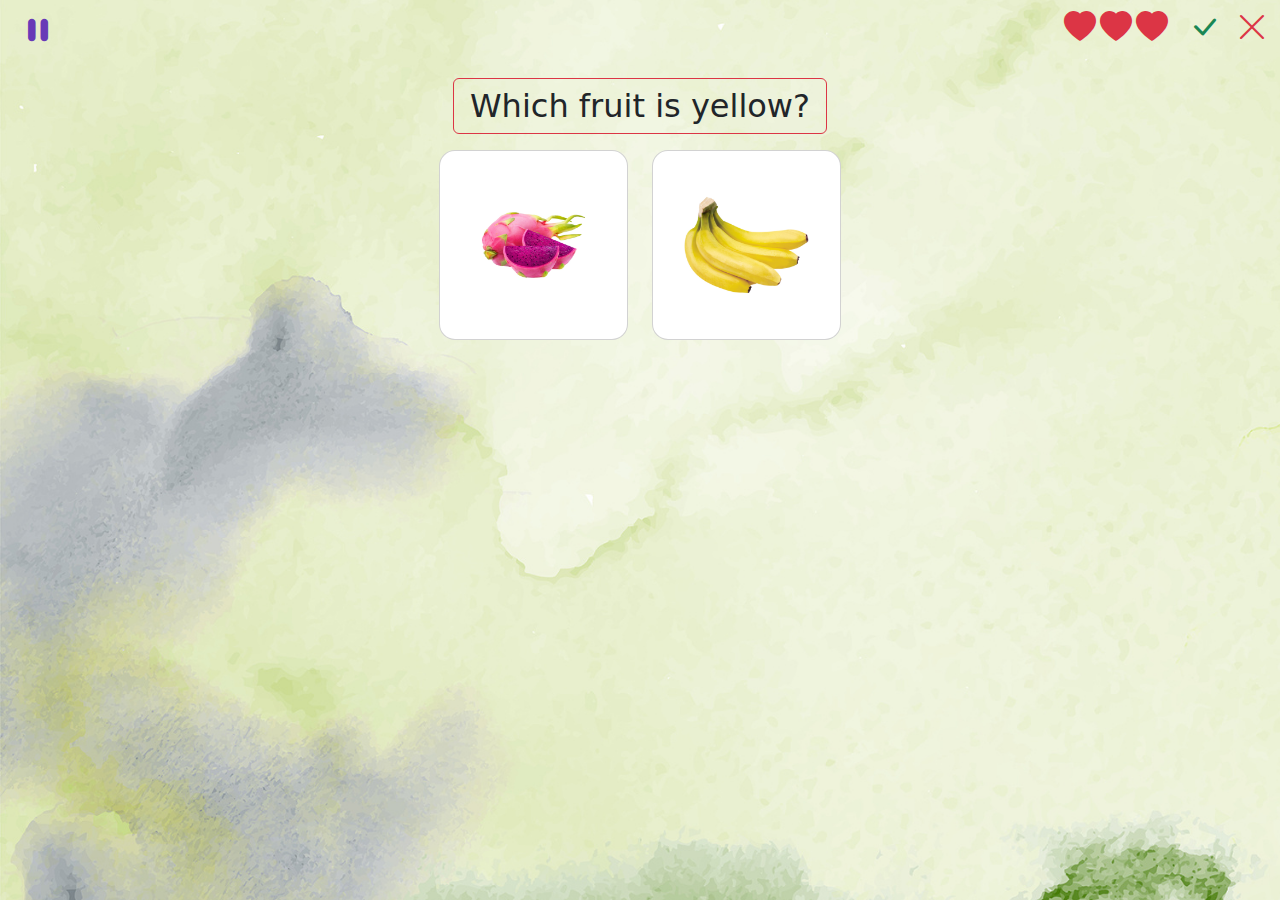
==== receptive/FollowWhich/index.html @ 69c9f2be "first commit" ====
<!DOCTYPE html>
<html lang="en">

<head>
  <meta charset="UTF-8">
  <meta name="viewport" content="width=device-width, initial-scale=1.0">
  <title>Follows Which Questions</title>
  <link href="https://cdn.jsdelivr.net/npm/bootstrap@5.3.3/dist/css/bootstrap.min.css" rel="stylesheet"
    integrity="sha384-QWTKZyjpPEjISv5WaRU9OFeRpok6YctnYmDr5pNlyT2bRjXh0JMhjY6hW+ALEwIH" crossorigin="anonymous">
  <link rel="stylesheet" href="https://cdn.jsdelivr.net/npm/bootstrap-icons@1.11.3/font/bootstrap-icons.min.css">
  <link rel="stylesheet" href="style-FollowWhich.css">
  <link rel="stylesheet" href="../../styles/common.css">
</head>

<body>


  <div class="modal fade" id="staticBackdrop" data-bs-backdrop="static" data-bs-keyboard="false" tabindex="-1"
    aria-labelledby="staticBackdropLabel" aria-hidden="true">
    <div class="modal-dialog  modal-dialog-centered">
      <div class="modal-content p-4">
        <div class="d-block">
          <div class="d-block">
            <a id="homeButton" href="../../index.html" class="custom_btn w-100 mb-3" aria-label="Close"
              onclick="home()">HOME</a>
          </div>
          <div class="d-block">
            <a id="resumeButton" class="custom_btn w-100 mb-3" data-bs-dismiss="modal" aria-label="Close"
              onclick="pauseClicked()">RESUME</a>

          </div>
          <div class="d-block">
            <a id="restartButton" href="#" class="custom_btn w-100 mb-3" data-bs-dismiss="modal" aria-label="Close"
              onclick="restart()">RESTART</a>
          </div>
          <div class="d-block">
            <a class="custom_btn w-100 text-decoration-none" data-bs-dismiss="modal" aria-label="Close"
              onclick="pauseClicked()">CANCEL</a>

          </div>

        </div>

      </div>
    </div>
  </div>


  <div class="container-fluid">
    <div id="followWhich">
      <div class="d-flex align-items-cneter mb-3" id="header">
        <div class="d-block">
          <button class="pause_button border-0 bg-transparent" onclick="pauseClicked()" data-bs-toggle="modal"
            data-bs-target="#staticBackdrop"><i id="pauseIcon" class="bi bi-pause-fill fs-1"></i></button>
        </div>

        <div class="d-block ms-auto">
          <div class="d-flex mt-1">
            <div class="d-flex me-3" id="hearts">

            </div>
            <div class="d-flex me-3 fs-2 fw-bolder text-success">
              <i class="bi bi-check-lg"></i>
              <span id="correctCount"></span>
            </div>
            <div class="d-flex fs-2 fw-bolder text-danger">
              <i class="bi bi-x-lg"></i><span id="wrongCount"></span>
            </div>
          </div>
        </div>
      </div>

      <div class="d-block main_div">
        <h3 class="px-3 py-2 border border-1 border-danger rounded-2 fs-2 mb-3">Which fruit is <span
            id="questionColor">red</span>?</h3>
        <div class="row justify-content-center" id="cards">


        </div>
        <div class="d-flex justify-content-center">
          <button class="custom_btn border-0 py-1 mb-3 me-2 d-none" id="tryAgain" onclick="tryAgainButton()"><i
              class="bi bi-arrow-clockwise fs-2"></i></button>
          <button class="custom_btn border-0 py-1 mb-3 d-none" id="next" onclick="nextButton()"></i><i
              class="bi bi-arrow-right fs-2"></i></button>
        </div>
      </div>
    </div>

    <div class="d-flex justify-content-center align-items-center d-none end_div" id="end">
      <div class="d-block ">
        <div class="d-flex">
          <a href="#" class="custom_btn py-2 px-3 me-2" onclick="restart()"><i
              class="bi bi-arrow-clockwise fs-2"></i></a>
          <a id="homeButton" href="../../Home.html" class="custom_btn py-2 px-3" onclick="home()"><i
              class="bi bi-house fs-2"></i></a>
        </div>
      </div>
    </div>
  </div>



  <audio id="pause" src="../../audios/pause.mp3"></audio>
  <audio id="home" src="../../audios/home.mp3"></audio>
  <audio id="resumeAudio" src="../../audios/resume.mp3"></audio>
  <audio id="restartAudio" src="../../audios/restart.mp3"></audio>

  <audio id="tryAgainAudio" src="../../audios/try_again.m4a"></audio>
  <audio id="correctAudio" src="../../audios/correct.mp3"></audio>

  <audio id="heartDeductedAudio" src="../../audios/heartDeducted.mp3"></audio>

  <audio id="winAudio" src="../../audios/win.mp3"></audio>


  <script src="https://cdn.jsdelivr.net/npm/@popperjs/core@2.11.8/dist/umd/popper.min.js"
    integrity="sha384-I7E8VVD/ismYTF4hNIPjVp/Zjvgyol6VFvRkX/vR+Vc4jQkC+hVqc2pM8ODewa9r"
    crossorigin="anonymous"></script>
  <script src="https://cdn.jsdelivr.net/npm/bootstrap@5.3.3/dist/js/bootstrap.min.js"
    integrity="sha384-0pUGZvbkm6XF6gxjEnlmuGrJXVbNuzT9qBBavbLwCsOGabYfZo0T0to5eqruptLy"
    crossorigin="anonymous"></script>
  <script src="script-FollowWhich.js"></script>
</body>

</html>
---- receptive/FollowWhich/style-FollowWhich.css ----
.modal-dialog {
  max-width: 350px;

}

.modal-content {
  border-radius: 12px;

}


.bi-pause-fill,
.bi-caret-right-fill {
  color: #673AB7;
}

.card:hover {
  cursor: pointer;
  border-color: #00a2ff;
}


.custom_btn {
  display: flex;
  justify-content: center;
  padding: 12px;
  background-color: #673AB7;
  color: #FFFFFF;
  text-decoration: none;
  font-size: 24px;
  font-weight: 700;
  border-radius: 12px;
  cursor: pointer;
  transition: background-color 0.3s ease;
  /* Adding transition effect */

}

.custom_btn:hover {
  background-color: #512b94;
}

.main_div h3 {
  margin: auto;
  width: fit-content;
}

.main_div .card {
  transition: box-shadow 0.3s ease;

}

.main_div .card:hover {
  border: none;
  box-shadow: rgba(0, 0, 0, 0.35) 0px 5px 15px;
}

.end_div{
  min-height: 100vh;
}
---- styles/common.css ----
body {
    background-image: url('../images/body.svg');
    overflow-x: hidden;
    /* Prevent horizontal scrolling */

}

h1 {

    color: #673AB7;
}

.home {
    min-height: 100vh;
}

.win {
    position: fixed;
    top: 0;
    left: 0;
    width: 100%;
    height: 100%;
    z-index: 9999;
    /* Ensure it's on top of other content */
    overflow: hidden;
    /* Prevent any content overflow */
}

.win img {
    width: 100%;
    height: 100%;
    object-fit: cover;
    /* Ensure the image covers the entire area */
}
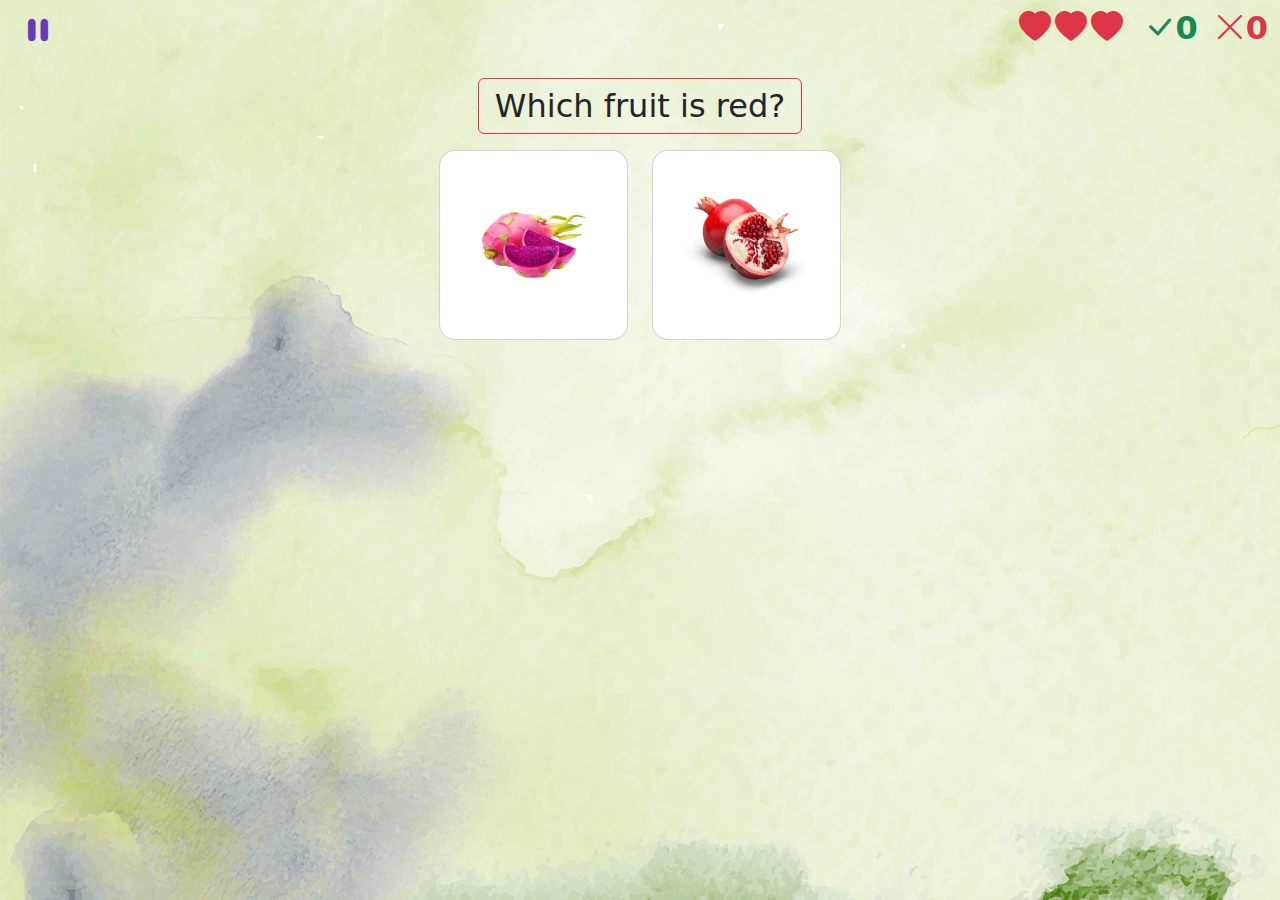
==== commit 00d40a31: "created final page" ====
--- a/receptive/FollowWhich/index.html
+++ b/receptive/FollowWhich/index.html
@@ -47,7 +47,7 @@
 
 
   <div class="container-fluid">
-    <div id="followWhich">
+    <div id="followWhich" class="">
       <div class="d-flex align-items-cneter mb-3" id="header">
         <div class="d-block">
           <button class="pause_button border-0 bg-transparent" onclick="pauseClicked()" data-bs-toggle="modal"
@@ -61,10 +61,11 @@
             </div>
             <div class="d-flex me-3 fs-2 fw-bolder text-success">
               <i class="bi bi-check-lg"></i>
-              <span id="correctCount"></span>
+              <span id="correctCount">0</span>
             </div>
             <div class="d-flex fs-2 fw-bolder text-danger">
-              <i class="bi bi-x-lg"></i><span id="wrongCount"></span>
+              <i class="bi bi-x-lg"></i>
+              <span id="wrongCount">0</span>
             </div>
           </div>
         </div>
@@ -87,18 +88,33 @@
     </div>
 
     <div class="d-flex justify-content-center align-items-center d-none end_div" id="end">
-      <div class="d-block ">
-        <div class="d-flex">
-          <a href="#" class="custom_btn py-2 px-3 me-2" onclick="restart()"><i
-              class="bi bi-arrow-clockwise fs-2"></i></a>
-          <a id="homeButton" href="../../Home.html" class="custom_btn py-2 px-3" onclick="home()"><i
-              class="bi bi-house fs-2"></i></a>
+      <div class="d-block">
+        <div class="d-flex justify-content-center mb-4">
+          <div class="d-flex align-items-center me-3 fw-bold text-success">
+            <img src="images/correct_icon.svg" alt="correct_icon" class="me-2">
+            <span id="finalCorrect">0</span>
+          </div>
+          <div class="d-flex align-items-center fw-bold text-danger">
+            <img src="images/wrong_icon.svg" alt="wrong_icon" class="me-2">
+            <span id="finalWrong">0</span>
+          </div>
+        </div>
+        <div class="d-flex justify-content-center ">
+          <a href="#" class="custom_btn py-2 px-3 me-2 rounded-5" onclick="restart()"><i
+              class="bi bi-arrow-clockwise fs-2"></i>
+          </a>
+          <a id="homeButton" href="../../index.html" class="custom_btn py-2 px-3 rounded-5" onclick="home()"><i
+              class="bi bi-house fs-2"></i>
+          </a>
+
         </div>
       </div>
+
     </div>
   </div>
 
 
+  <img src="images/winGif.gif" alt="" class="gif d-none" id="winGif">
 
   <audio id="pause" src="../../audios/pause.mp3"></audio>
   <audio id="home" src="../../audios/home.mp3"></audio>
@@ -112,7 +128,6 @@
 
   <audio id="winAudio" src="../../audios/win.mp3"></audio>
 
-
   <script src="https://cdn.jsdelivr.net/npm/@popperjs/core@2.11.8/dist/umd/popper.min.js"
     integrity="sha384-I7E8VVD/ismYTF4hNIPjVp/Zjvgyol6VFvRkX/vR+Vc4jQkC+hVqc2pM8ODewa9r"
     crossorigin="anonymous"></script>
--- a/receptive/FollowWhich/style-FollowWhich.css
+++ b/receptive/FollowWhich/style-FollowWhich.css
@@ -55,6 +55,23 @@
   box-shadow: rgba(0, 0, 0, 0.35) 0px 5px 15px;
 }
 
-.end_div{
+.end_div {
+  position: relative;
   min-height: 100vh;
 }
+
+.end_div img {
+  width: 70px;
+}
+
+.end_div span {
+  font-size: 64px;
+}
+
+.gif{
+  position: absolute;
+  top: 0;
+  left: 0;
+  width: 100vw;
+  z-index: -1;
+}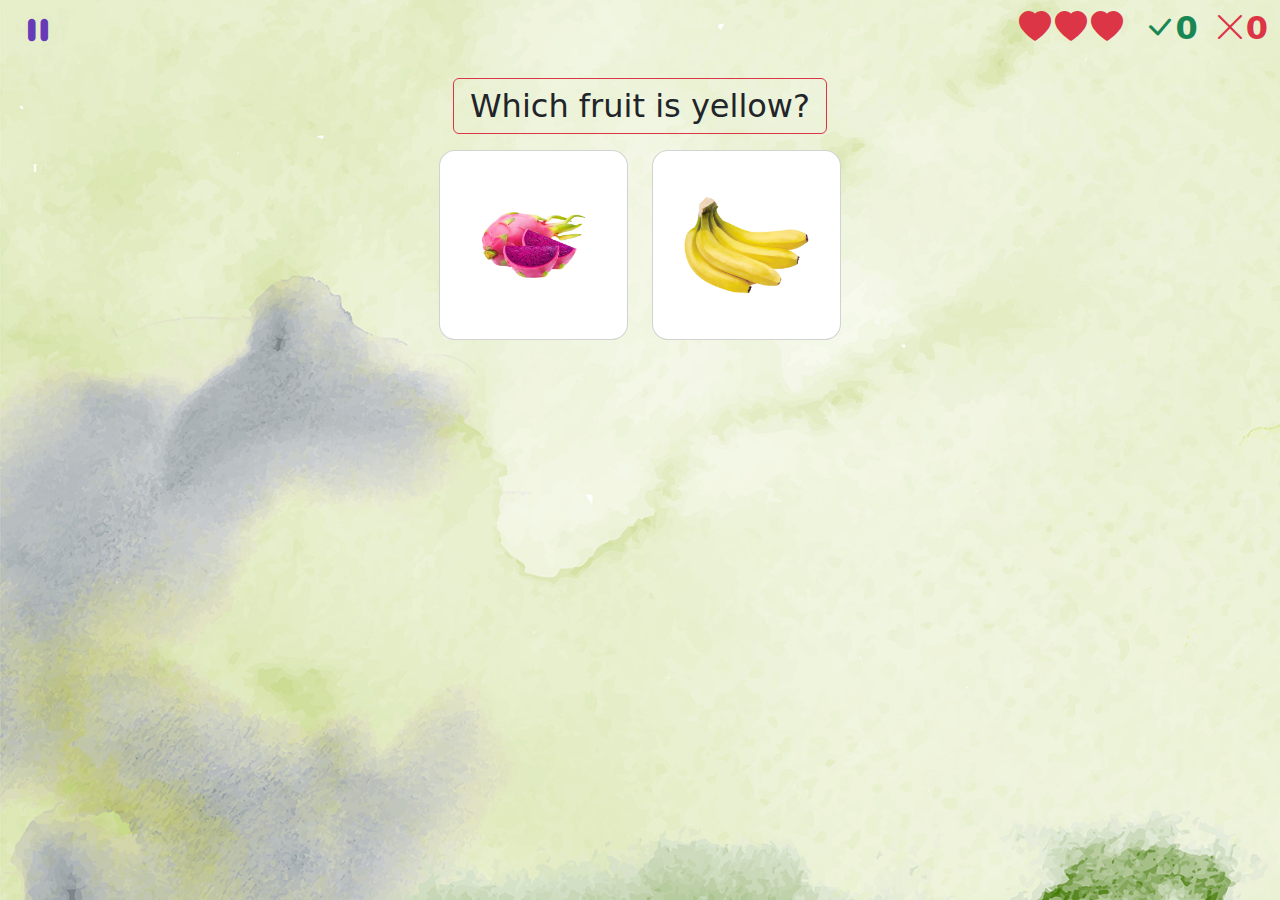
==== commit e87aa18c: "removed try again button" ====
--- a/receptive/FollowWhich/index.html
+++ b/receptive/FollowWhich/index.html
@@ -89,7 +89,10 @@
 
     <div class="d-flex justify-content-center align-items-center d-none end_div" id="end">
       <div class="d-block">
-        <div class="d-flex justify-content-center mb-4">
+        <div class="d-flex justify-content-center  stars" id="stars">
+
+        </div>
+        <div class="d-block mb-4">
           <div class="d-flex align-items-center me-3 fw-bold text-success">
             <img src="images/correct_icon.svg" alt="correct_icon" class="me-2">
             <span id="finalCorrect">0</span>
